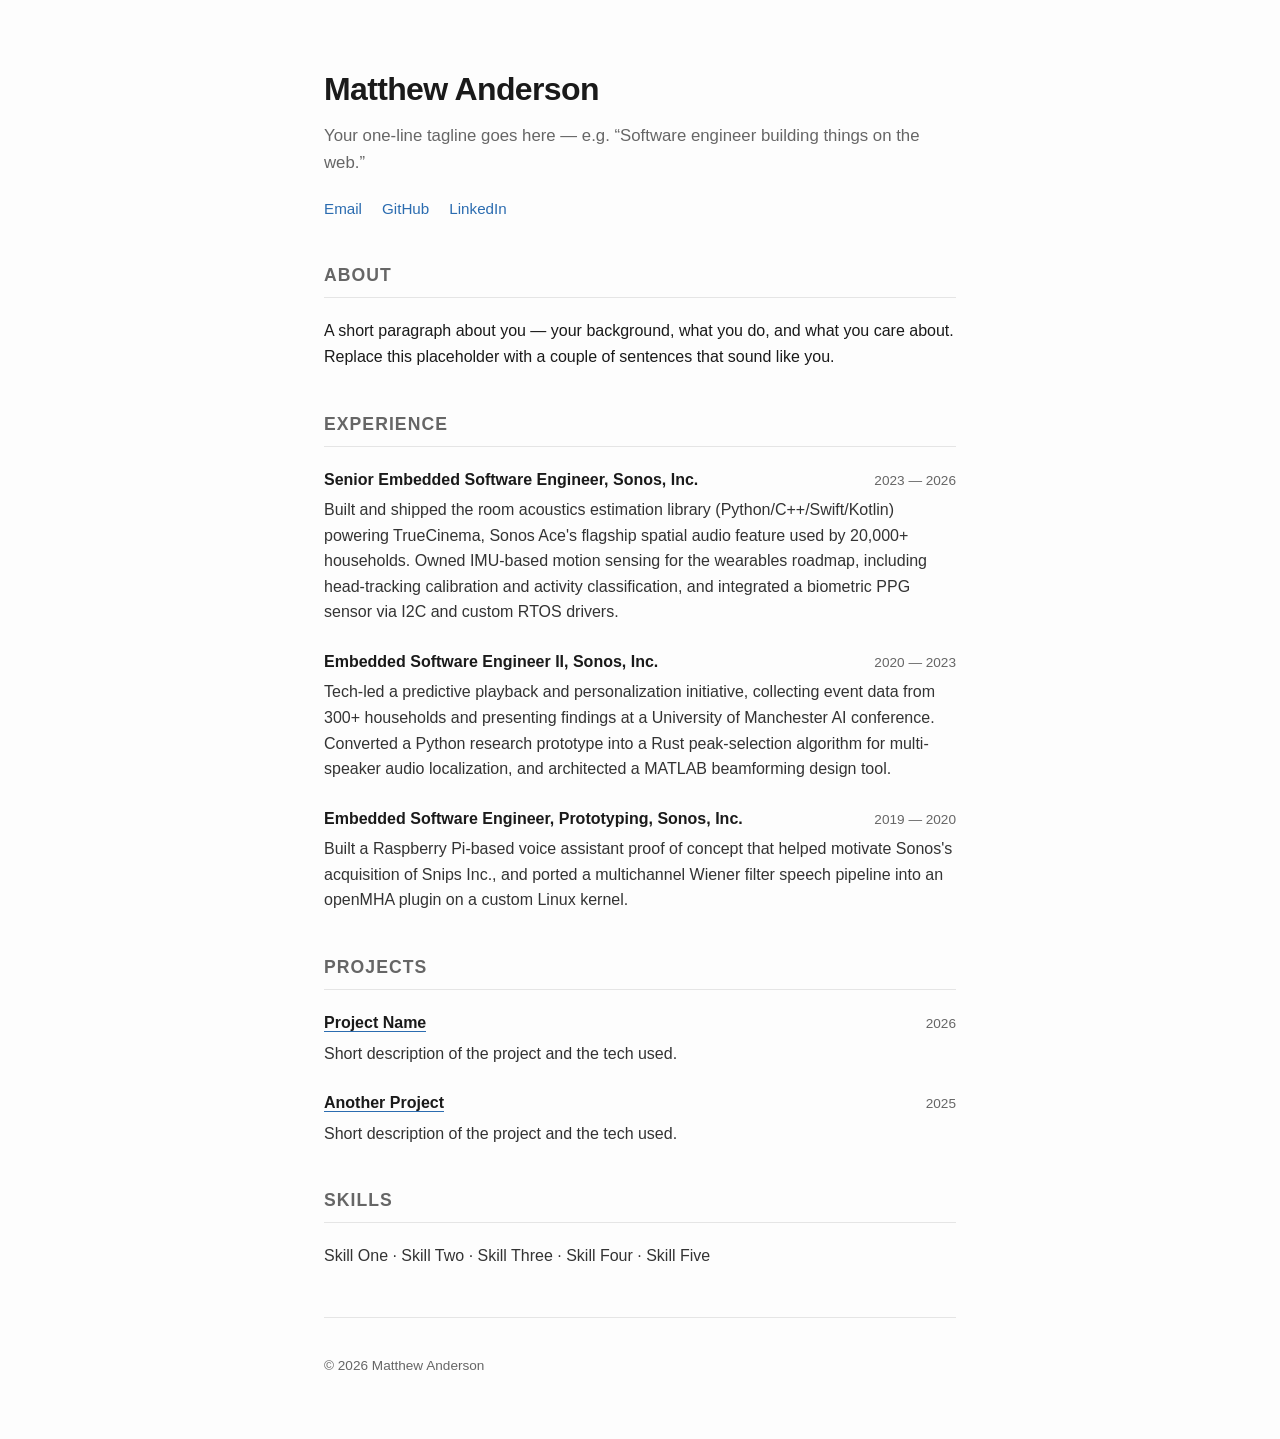
==== index.html @ 72404fba "Add experience section from resume" ====
<!DOCTYPE html>
<html lang="en">
<head>
<meta charset="UTF-8">
<meta name="viewport" content="width=device-width, initial-scale=1.0">
<title>Matthew Anderson</title>
<link rel="stylesheet" href="style.css">
</head>
<body>
<div class="container">

  <header>
    <h1>Matthew Anderson</h1>
    <p class="tagline">Your one-line tagline goes here — e.g. “Software engineer building things on the web.”</p>
    <nav class="links">
      <a href="mailto:matthewdanderson23@gmail.com">Email</a>
      <a href="https://github.com/matthewanderson23">GitHub</a>
      <a href="#">LinkedIn</a>
    </nav>
  </header>

  <section>
    <h2>About</h2>
    <p>
      A short paragraph about you — your background, what you do, and what you care about.
      Replace this placeholder with a couple of sentences that sound like you.
    </p>
  </section>

  <section>
    <h2>Experience</h2>
    <div class="entry">
      <div class="entry-header">
        <h3>Senior Embedded Software Engineer, Sonos, Inc.</h3>
        <span class="date">2023 — 2026</span>
      </div>
      <p>Built and shipped the room acoustics estimation library (Python/C++/Swift/Kotlin) powering TrueCinema, Sonos Ace's flagship spatial audio feature used by 20,000+ households. Owned IMU-based motion sensing for the wearables roadmap, including head-tracking calibration and activity classification, and integrated a biometric PPG sensor via I2C and custom RTOS drivers.</p>
    </div>
    <div class="entry">
      <div class="entry-header">
        <h3>Embedded Software Engineer II, Sonos, Inc.</h3>
        <span class="date">2020 — 2023</span>
      </div>
      <p>Tech-led a predictive playback and personalization initiative, collecting event data from 300+ households and presenting findings at a University of Manchester AI conference. Converted a Python research prototype into a Rust peak-selection algorithm for multi-speaker audio localization, and architected a MATLAB beamforming design tool.</p>
    </div>
    <div class="entry">
      <div class="entry-header">
        <h3>Embedded Software Engineer, Prototyping, Sonos, Inc.</h3>
        <span class="date">2019 — 2020</span>
      </div>
      <p>Built a Raspberry Pi-based voice assistant proof of concept that helped motivate Sonos's acquisition of Snips Inc., and ported a multichannel Wiener filter speech pipeline into an openMHA plugin on a custom Linux kernel.</p>
    </div>
  </section>

  <section>
    <h2>Projects</h2>
    <div class="entry">
      <div class="entry-header">
        <h3><a href="#">Project Name</a></h3>
        <span class="date">2026</span>
      </div>
      <p>Short description of the project and the tech used.</p>
    </div>
    <div class="entry">
      <div class="entry-header">
        <h3><a href="#">Another Project</a></h3>
        <span class="date">2025</span>
      </div>
      <p>Short description of the project and the tech used.</p>
    </div>
  </section>

  <section>
    <h2>Skills</h2>
    <p class="skills">Skill One &middot; Skill Two &middot; Skill Three &middot; Skill Four &middot; Skill Five</p>
  </section>

  <footer>
    <p>&copy; 2026 Matthew Anderson</p>
  </footer>

</div>
</body>
</html>
---- style.css ----
:root {
  --text: #1a1a1a;
  --muted: #666;
  --bg: #fdfdfd;
  --accent: #2b6cb0;
  --border: #e5e5e5;
}

* {
  box-sizing: border-box;
}

body {
  margin: 0;
  background: var(--bg);
  color: var(--text);
  font-family: -apple-system, BlinkMacSystemFont, "Segoe UI", Helvetica, Arial, sans-serif;
  line-height: 1.6;
}

.container {
  max-width: 680px;
  margin: 0 auto;
  padding: 4rem 1.5rem 3rem;
}

header h1 {
  font-size: 2rem;
  margin: 0 0 0.5rem;
  letter-spacing: -0.02em;
}

.tagline {
  color: var(--muted);
  margin: 0 0 1.25rem;
  font-size: 1.05rem;
}

.links {
  display: flex;
  gap: 1.25rem;
  margin-bottom: 2.5rem;
}

.links a {
  color: var(--accent);
  text-decoration: none;
  font-size: 0.95rem;
}

.links a:hover {
  text-decoration: underline;
}

section {
  margin-bottom: 2.5rem;
}

h2 {
  font-size: 1.1rem;
  text-transform: uppercase;
  letter-spacing: 0.06em;
  color: var(--muted);
  border-bottom: 1px solid var(--border);
  padding-bottom: 0.5rem;
  margin-bottom: 1.25rem;
}

.entry {
  margin-bottom: 1.5rem;
}

.entry:last-child {
  margin-bottom: 0;
}

.entry-header {
  display: flex;
  justify-content: space-between;
  align-items: baseline;
  flex-wrap: wrap;
  gap: 0.25rem 1rem;
}

.entry h3 {
  font-size: 1rem;
  margin: 0;
}

.entry h3 a {
  color: var(--text);
  text-decoration: none;
  border-bottom: 1px solid var(--accent);
}

.entry .date {
  color: var(--muted);
  font-size: 0.85rem;
  white-space: nowrap;
}

.entry p {
  margin: 0.3rem 0 0;
  color: #333;
}

.skills {
  color: #333;
}

footer {
  margin-top: 3rem;
  color: var(--muted);
  font-size: 0.85rem;
  border-top: 1px solid var(--border);
  padding-top: 1.5rem;
}

@media (max-width: 480px) {
  .container {
    padding: 2.5rem 1.25rem 2rem;
  }
}
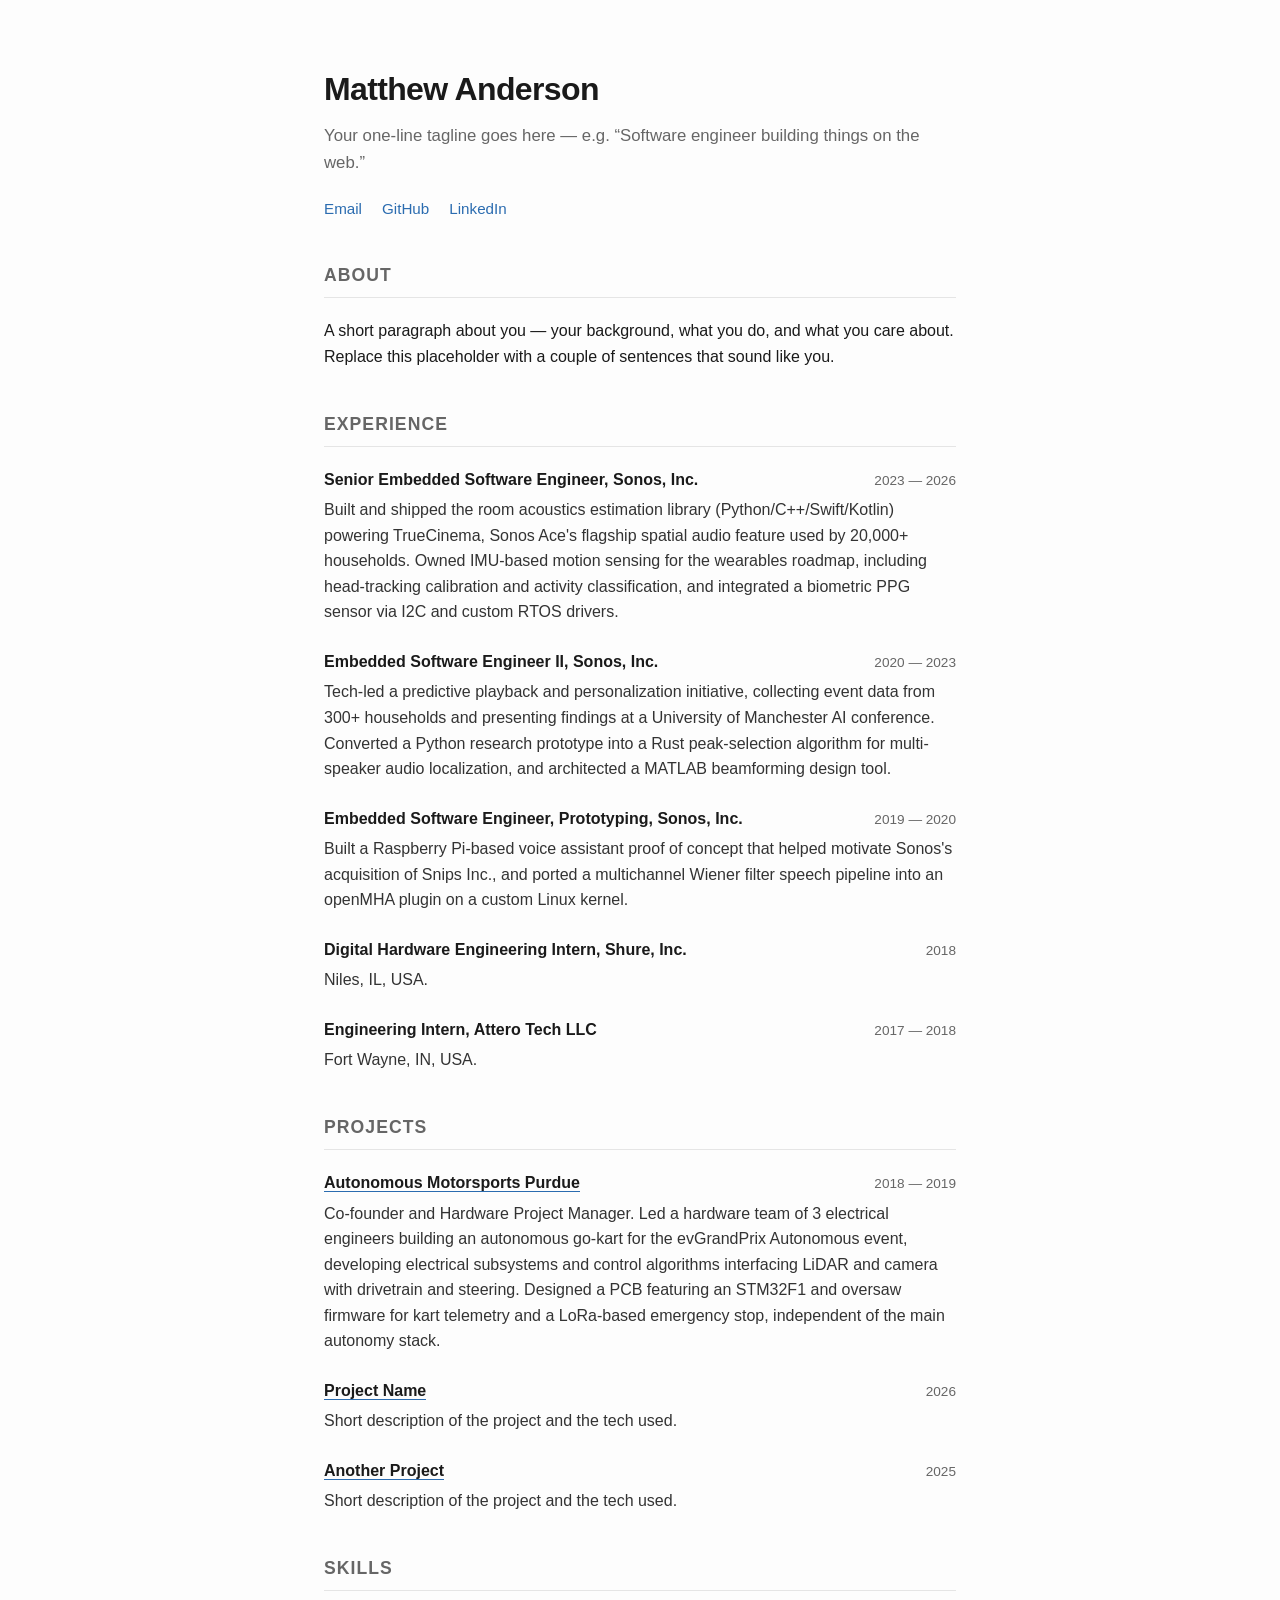
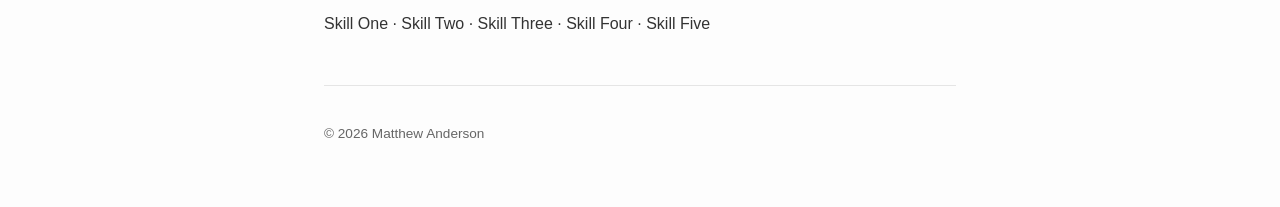
==== commit 46f7b9e2: "Add internships and AMP project" ====
--- a/index.html
+++ b/index.html
@@ -50,10 +50,31 @@
       </div>
       <p>Built a Raspberry Pi-based voice assistant proof of concept that helped motivate Sonos's acquisition of Snips Inc., and ported a multichannel Wiener filter speech pipeline into an openMHA plugin on a custom Linux kernel.</p>
     </div>
+    <div class="entry">
+      <div class="entry-header">
+        <h3>Digital Hardware Engineering Intern, Shure, Inc.</h3>
+        <span class="date">2018</span>
+      </div>
+      <p>Niles, IL, USA.</p>
+    </div>
+    <div class="entry">
+      <div class="entry-header">
+        <h3>Engineering Intern, Attero Tech LLC</h3>
+        <span class="date">2017 — 2018</span>
+      </div>
+      <p>Fort Wayne, IN, USA.</p>
+    </div>
   </section>
 
   <section>
     <h2>Projects</h2>
+    <div class="entry">
+      <div class="entry-header">
+        <h3><a href="https://engineering.purdue.edu/AMP/">Autonomous Motorsports Purdue</a></h3>
+        <span class="date">2018 — 2019</span>
+      </div>
+      <p>Co-founder and Hardware Project Manager. Led a hardware team of 3 electrical engineers building an autonomous go-kart for the evGrandPrix Autonomous event, developing electrical subsystems and control algorithms interfacing LiDAR and camera with drivetrain and steering. Designed a PCB featuring an STM32F1 and oversaw firmware for kart telemetry and a LoRa-based emergency stop, independent of the main autonomy stack.</p>
+    </div>
     <div class="entry">
       <div class="entry-header">
         <h3><a href="#">Project Name</a></h3>
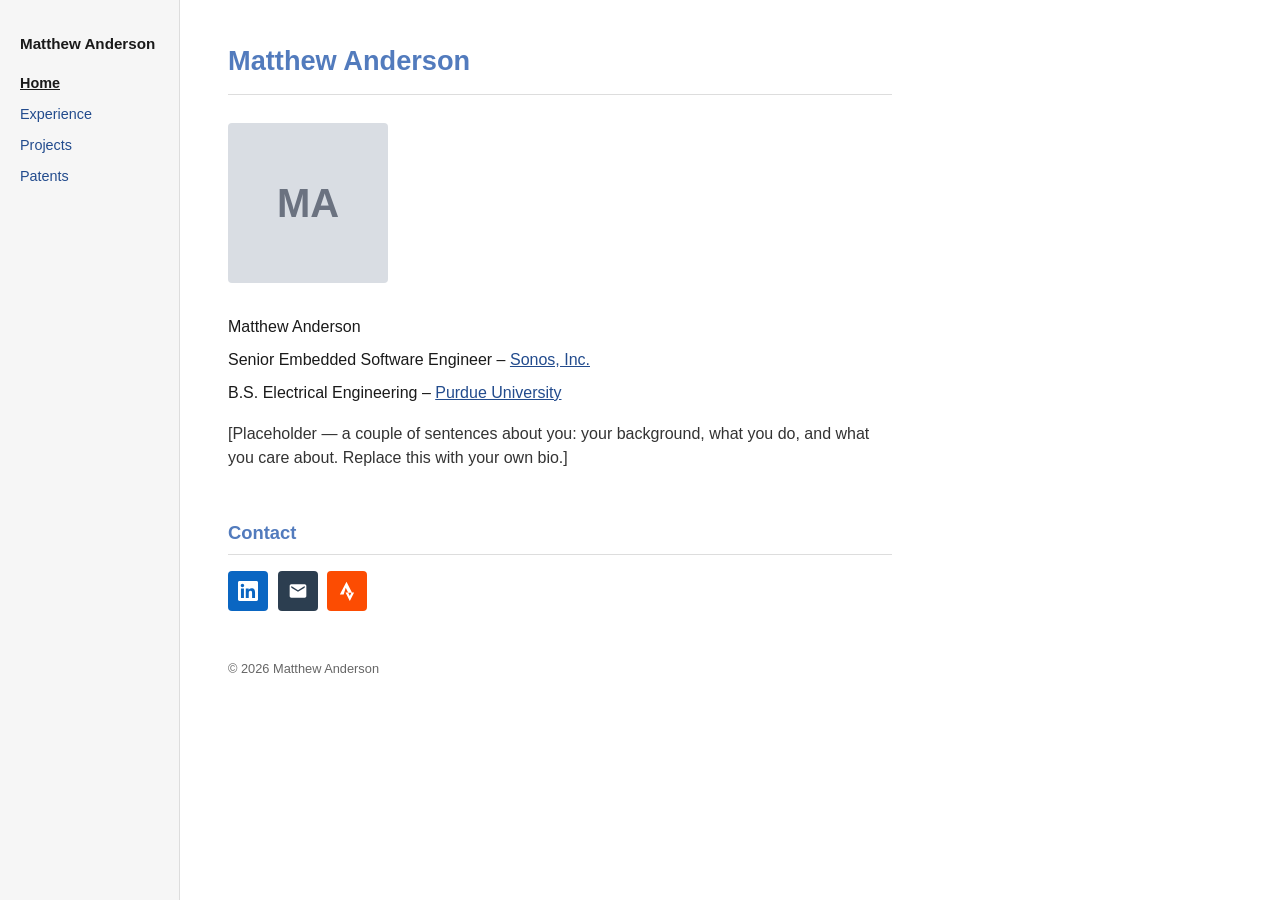
==== commit 2776d86d: "Update index.html" ====
--- a/index.html
+++ b/index.html
@@ -7,99 +7,52 @@
 <link rel="stylesheet" href="style.css">
 </head>
 <body>
-<div class="container">
 
-  <header>
+  <aside class="sidebar">
+    <div class="name">Matthew Anderson</div>
+    <nav>
+      <a href="index.html" class="active">Home</a>
+      <a href="experience.html">Experience</a>
+      <a href="projects.html">Projects</a>
+      <a href="patents.html">Patents</a>
+    </nav>
+  </aside>
+
+  <main>
     <h1>Matthew Anderson</h1>
-    <p class="tagline">Your one-line tagline goes here — e.g. “Software engineer building things on the web.”</p>
-    <nav class="links">
-      <a href="mailto:matthewdanderson23@gmail.com">Email</a>
-      <a href="https://github.com/matthewanderson23">GitHub</a>
-      <a href="#">LinkedIn</a>
-    </nav>
-  </header>
+    <hr class="title-rule">
 
-  <section>
-    <h2>About</h2>
-    <p>
-      A short paragraph about you — your background, what you do, and what you care about.
-      Replace this placeholder with a couple of sentences that sound like you.
-    </p>
-  </section>
+    <div class="profile">
+      <div class="photo-placeholder">MA</div>
+      <div class="bio-lines">
+        <p>Matthew Anderson</p>
+        <p>Senior Embedded Software Engineer &ndash; <a href="https://www.sonos.com">Sonos, Inc.</a></p>
+        <p>B.S. Electrical Engineering &ndash; <a href="https://www.purdue.edu">Purdue University</a></p>
+        <div class="bio-blurb">
+          <p>[Placeholder &mdash; a couple of sentences about you: your background, what you do, and what you care about. Replace this with your own bio.]</p>
+        </div>
+      </div>
+    </div>
 
-  <section>
-    <h2>Experience</h2>
-    <div class="entry">
-      <div class="entry-header">
-        <h3>Senior Embedded Software Engineer, Sonos, Inc.</h3>
-        <span class="date">2023 — 2026</span>
+    <h2 class="section-title">Contact</h2>
+    <div class="contact-block">
+      <div class="icon-links">
+        <a class="linkedin" href="https://www.linkedin.com/in/matthew--anderson/" target="_blank" rel="noopener" aria-label="LinkedIn">
+          <svg viewBox="0 0 24 24" xmlns="http://www.w3.org/2000/svg"><path d="M20.447 20.452h-3.554v-5.569c0-1.328-.027-3.037-1.852-3.037-1.853 0-2.136 1.445-2.136 2.939v5.667H9.351V9h3.414v1.561h.046c.477-.9 1.637-1.85 3.37-1.85 3.601 0 4.267 2.37 4.267 5.455v6.286zM5.337 7.433c-1.144 0-2.063-.926-2.063-2.065 0-1.138.92-2.063 2.063-2.063 1.14 0 2.064.925 2.064 2.063 0 1.139-.925 2.065-2.064 2.065zm1.782 13.019H3.555V9h3.564v11.452zM22.225 0H1.771C.792 0 0 .774 0 1.729v20.542C0 23.227.792 24 1.771 24h20.451C23.2 24 24 23.227 24 22.271V1.729C24 .774 23.2 0 22.222 0h.003z"/></svg>
+        </a>
+        <a class="email" href="mailto:matthewdanderson23@gmail.com" aria-label="Email">
+          <svg viewBox="0 0 24 24" xmlns="http://www.w3.org/2000/svg"><path d="M20 4H4c-1.1 0-1.99.9-1.99 2L2 18c0 1.1.9 2 2 2h16c1.1 0 2-.9 2-2V6c0-1.1-.9-2-2-2zm0 4l-8 5-8-5V6l8 5 8-5v2z"/></svg>
+        </a>
+        <a class="strava" href="https://www.strava.com/athletes/52896277" target="_blank" rel="noopener" aria-label="Strava">
+          <svg viewBox="0 0 24 24" xmlns="http://www.w3.org/2000/svg"><path d="M15.387 17.944l-2.089-4.116h-3.065L15.387 24l5.15-10.172h-3.066m-7.008-5.599l3.033 6.011h4.577L11.379.788l-7.98 15.51h4.578"/></svg>
+        </a>
       </div>
-      <p>Built and shipped the room acoustics estimation library (Python/C++/Swift/Kotlin) powering TrueCinema, Sonos Ace's flagship spatial audio feature used by 20,000+ households. Owned IMU-based motion sensing for the wearables roadmap, including head-tracking calibration and activity classification, and integrated a biometric PPG sensor via I2C and custom RTOS drivers.</p>
     </div>
-    <div class="entry">
-      <div class="entry-header">
-        <h3>Embedded Software Engineer II, Sonos, Inc.</h3>
-        <span class="date">2020 — 2023</span>
-      </div>
-      <p>Tech-led a predictive playback and personalization initiative, collecting event data from 300+ households and presenting findings at a University of Manchester AI conference. Converted a Python research prototype into a Rust peak-selection algorithm for multi-speaker audio localization, and architected a MATLAB beamforming design tool.</p>
-    </div>
-    <div class="entry">
-      <div class="entry-header">
-        <h3>Embedded Software Engineer, Prototyping, Sonos, Inc.</h3>
-        <span class="date">2019 — 2020</span>
-      </div>
-      <p>Built a Raspberry Pi-based voice assistant proof of concept that helped motivate Sonos's acquisition of Snips Inc., and ported a multichannel Wiener filter speech pipeline into an openMHA plugin on a custom Linux kernel.</p>
-    </div>
-    <div class="entry">
-      <div class="entry-header">
-        <h3>Digital Hardware Engineering Intern, Shure, Inc.</h3>
-        <span class="date">2018</span>
-      </div>
-      <p>Niles, IL, USA.</p>
-    </div>
-    <div class="entry">
-      <div class="entry-header">
-        <h3>Engineering Intern, Attero Tech LLC</h3>
-        <span class="date">2017 — 2018</span>
-      </div>
-      <p>Fort Wayne, IN, USA.</p>
-    </div>
-  </section>
 
-  <section>
-    <h2>Projects</h2>
-    <div class="entry">
-      <div class="entry-header">
-        <h3><a href="https://engineering.purdue.edu/AMP/">Autonomous Motorsports Purdue</a></h3>
-        <span class="date">2018 — 2019</span>
-      </div>
-      <p>Co-founder and Hardware Project Manager. Led a hardware team of 3 electrical engineers building an autonomous go-kart for the evGrandPrix Autonomous event, developing electrical subsystems and control algorithms interfacing LiDAR and camera with drivetrain and steering. Designed a PCB featuring an STM32F1 and oversaw firmware for kart telemetry and a LoRa-based emergency stop, independent of the main autonomy stack.</p>
-    </div>
-    <div class="entry">
-      <div class="entry-header">
-        <h3><a href="#">Project Name</a></h3>
-        <span class="date">2026</span>
-      </div>
-      <p>Short description of the project and the tech used.</p>
-    </div>
-    <div class="entry">
-      <div class="entry-header">
-        <h3><a href="#">Another Project</a></h3>
-        <span class="date">2025</span>
-      </div>
-      <p>Short description of the project and the tech used.</p>
-    </div>
-  </section>
+    <footer class="page-footer">
+      <p>&copy; 2026 Matthew Anderson</p>
+    </footer>
+  </main>
 
-  <section>
-    <h2>Skills</h2>
-    <p class="skills">Skill One &middot; Skill Two &middot; Skill Three &middot; Skill Four &middot; Skill Five</p>
-  </section>
-
-  <footer>
-    <p>&copy; 2026 Matthew Anderson</p>
-  </footer>
-
-</div>
 </body>
 </html>
--- a/style.css
+++ b/style.css
@@ -1,9 +1,10 @@
 :root {
+  --sidebar-bg: #f6f6f6;
+  --border: #ddd;
+  --heading: #527bbd;
+  --link: #224b8d;
   --text: #1a1a1a;
   --muted: #666;
-  --bg: #fdfdfd;
-  --accent: #2b6cb0;
-  --border: #e5e5e5;
 }
 
 * {
@@ -12,58 +13,167 @@
 
 body {
   margin: 0;
-  background: var(--bg);
-  color: var(--text);
-  font-family: -apple-system, BlinkMacSystemFont, "Segoe UI", Helvetica, Arial, sans-serif;
-  line-height: 1.6;
-}
-
-.container {
-  max-width: 680px;
-  margin: 0 auto;
-  padding: 4rem 1.5rem 3rem;
-}
-
-header h1 {
-  font-size: 2rem;
+  font-family: Arial, Helvetica, sans-serif;
+  color: var(--text);
+  background: #fff;
+  display: flex;
+  min-height: 100vh;
+  line-height: 1.55;
+}
+
+.sidebar {
+  width: 180px;
+  flex-shrink: 0;
+  background: var(--sidebar-bg);
+  padding: 2rem 1.25rem;
+  border-right: 1px solid var(--border);
+}
+
+.sidebar .name {
+  font-weight: bold;
+  margin-bottom: 1rem;
+  font-size: 0.95rem;
+  color: var(--text);
+}
+
+.sidebar nav {
+  display: flex;
+  flex-direction: column;
+  gap: 0.55rem;
+}
+
+.sidebar nav a {
+  color: var(--link);
+  text-decoration: none;
+  font-size: 0.9rem;
+}
+
+.sidebar nav a.active {
+  color: var(--text);
+  font-weight: bold;
+  text-decoration: underline;
+}
+
+.sidebar nav a:hover {
+  text-decoration: underline;
+}
+
+main {
+  flex: 1;
+  padding: 2.5rem 3rem;
+  max-width: 760px;
+}
+
+h1 {
+  color: var(--heading);
+  font-size: 1.7rem;
+  margin: 0 0 0.75rem;
+}
+
+hr.title-rule {
+  border: none;
+  border-top: 1px solid var(--border);
+  margin: 0 0 1.75rem;
+}
+
+a {
+  color: var(--link);
+}
+
+a:hover {
+  text-decoration: underline;
+}
+
+.profile {
+  display: flex;
+  gap: 2rem;
+  margin-bottom: 2.5rem;
+  flex-wrap: wrap;
+}
+
+.photo-placeholder {
+  width: 160px;
+  height: 160px;
+  border-radius: 4px;
+  background: #d9dde3;
+  color: #6b7280;
+  display: flex;
+  align-items: center;
+  justify-content: center;
+  font-size: 2.5rem;
+  font-weight: bold;
+  flex-shrink: 0;
+}
+
+.profile img {
+  width: 160px;
+  height: 160px;
+  object-fit: cover;
+  border-radius: 4px;
+  flex-shrink: 0;
+}
+
+.bio-lines p {
   margin: 0 0 0.5rem;
-  letter-spacing: -0.02em;
-}
-
-.tagline {
-  color: var(--muted);
-  margin: 0 0 1.25rem;
-  font-size: 1.05rem;
-}
-
-.links {
-  display: flex;
-  gap: 1.25rem;
-  margin-bottom: 2.5rem;
-}
-
-.links a {
-  color: var(--accent);
+}
+
+.bio-blurb {
+  margin-top: 1rem;
+  color: #333;
+}
+
+h2.section-title {
+  color: var(--heading);
+  font-size: 1.15rem;
+  border-bottom: 1px solid var(--border);
+  padding-bottom: 0.4rem;
+  margin: 0 0 1rem;
+}
+
+.contact-block address,
+.contact-block p {
+  font-style: normal;
+  margin: 0 0 0.75rem;
+  color: #333;
+}
+
+.icon-links {
+  display: flex;
+  gap: 0.6rem;
+  margin-top: 0.75rem;
+}
+
+.icon-links a {
+  width: 40px;
+  height: 40px;
+  display: flex;
+  align-items: center;
+  justify-content: center;
+  border-radius: 4px;
+  color: #fff;
+}
+
+.icon-links a svg {
+  width: 20px;
+  height: 20px;
+  fill: currentColor;
+}
+
+.icon-links a.linkedin {
+  background: #0a66c2;
+}
+
+.icon-links a.email {
+  background: #2c3e50;
+}
+
+.icon-links a.strava {
+  background: #fc4c02;
+}
+
+.icon-links a:hover {
+  opacity: 0.85;
   text-decoration: none;
-  font-size: 0.95rem;
-}
-
-.links a:hover {
-  text-decoration: underline;
-}
-
-section {
-  margin-bottom: 2.5rem;
-}
-
-h2 {
-  font-size: 1.1rem;
-  text-transform: uppercase;
-  letter-spacing: 0.06em;
-  color: var(--muted);
-  border-bottom: 1px solid var(--border);
-  padding-bottom: 0.5rem;
-  margin-bottom: 1.25rem;
 }
 
 .entry {
@@ -90,7 +200,7 @@
 .entry h3 a {
   color: var(--text);
   text-decoration: none;
-  border-bottom: 1px solid var(--accent);
+  border-bottom: 1px solid var(--heading);
 }
 
 .entry .date {
@@ -104,20 +214,22 @@
   color: #333;
 }
 
-.skills {
-  color: #333;
-}
-
-footer {
+footer.page-footer {
   margin-top: 3rem;
   color: var(--muted);
-  font-size: 0.85rem;
-  border-top: 1px solid var(--border);
-  padding-top: 1.5rem;
-}
-
-@media (max-width: 480px) {
-  .container {
-    padding: 2.5rem 1.25rem 2rem;
+  font-size: 0.8rem;
+}
+
+@media (max-width: 640px) {
+  body {
+    flex-direction: column;
   }
-}
+  .sidebar {
+    width: 100%;
+    border-right: none;
+    border-bottom: 1px solid var(--border);
+  }
+  main {
+    padding: 1.75rem 1.25rem;
+  }
+}
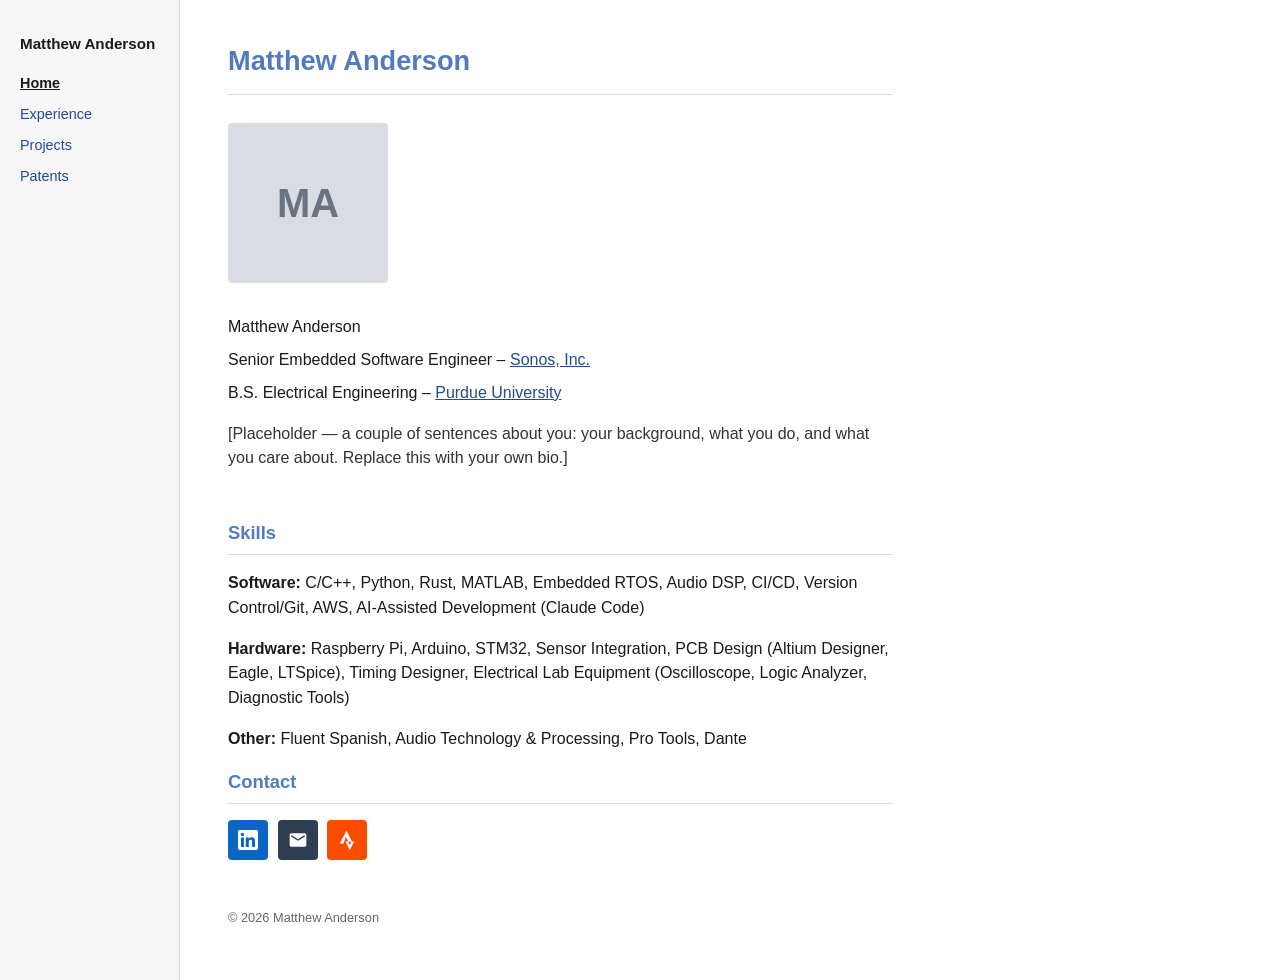
==== commit 7eb1ac91: "Update index.html" ====
--- a/index.html
+++ b/index.html
@@ -34,6 +34,13 @@
       </div>
     </div>
 
+    <h2 class="section-title">Skills</h2>
+    <div class="info-block">
+      <p><strong>Software:</strong> C/C++, Python, Rust, MATLAB, Embedded RTOS, Audio DSP, CI/CD, Version Control/Git, AWS, AI-Assisted Development (Claude Code)</p>
+      <p><strong>Hardware:</strong> Raspberry Pi, Arduino, STM32, Sensor Integration, PCB Design (Altium Designer, Eagle, LTSpice), Timing Designer, Electrical Lab Equipment (Oscilloscope, Logic Analyzer, Diagnostic Tools)</p>
+      <p><strong>Other:</strong> Fluent Spanish, Audio Technology &amp; Processing, Pro Tools, Dante</p>
+    </div>
+
     <h2 class="section-title">Contact</h2>
     <div class="contact-block">
       <div class="icon-links">
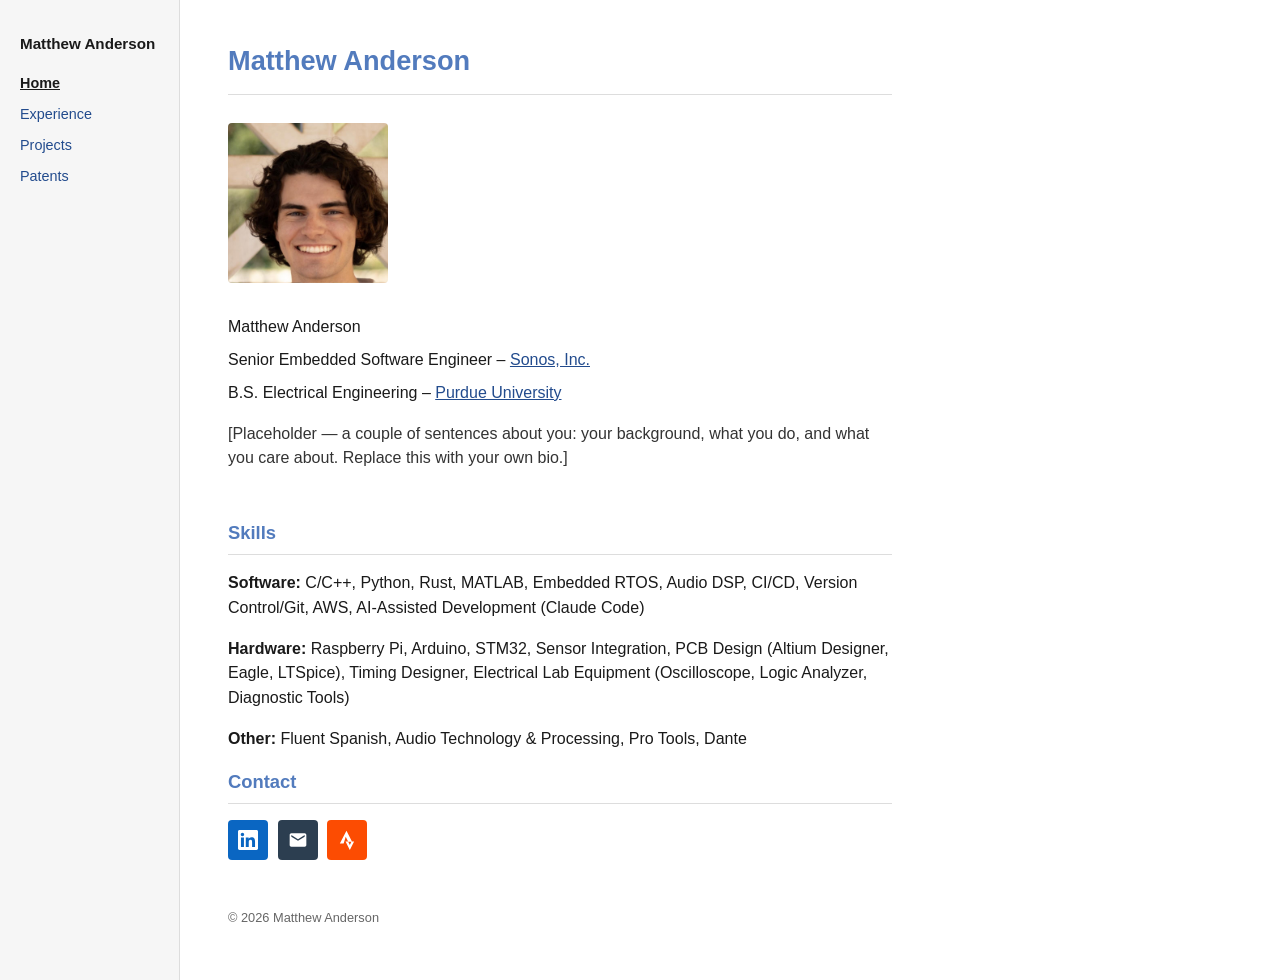
==== commit 5e54ad8b: "Update index.html" ====
--- a/index.html
+++ b/index.html
@@ -7,7 +7,6 @@
 <link rel="stylesheet" href="style.css">
 </head>
 <body>
-
   <aside class="sidebar">
     <div class="name">Matthew Anderson</div>
     <nav>
@@ -17,30 +16,26 @@
       <a href="patents.html">Patents</a>
     </nav>
   </aside>
-
   <main>
     <h1>Matthew Anderson</h1>
     <hr class="title-rule">
-
     <div class="profile">
-      <div class="photo-placeholder">MA</div>
+      <img src="photo.jpg" alt="Matthew Anderson">
       <div class="bio-lines">
         <p>Matthew Anderson</p>
-        <p>Senior Embedded Software Engineer &ndash; <a href="https://www.sonos.com">Sonos, Inc.</a></p>
-        <p>B.S. Electrical Engineering &ndash; <a href="https://www.purdue.edu">Purdue University</a></p>
+        <p>Senior Embedded Software Engineer – <a href="https://www.sonos.com">Sonos, Inc.</a></p>
+        <p>B.S. Electrical Engineering – <a href="https://www.purdue.edu">Purdue University</a></p>
         <div class="bio-blurb">
-          <p>[Placeholder &mdash; a couple of sentences about you: your background, what you do, and what you care about. Replace this with your own bio.]</p>
+          <p>[Placeholder — a couple of sentences about you: your background, what you do, and what you care about. Replace this with your own bio.]</p>
         </div>
       </div>
     </div>
-
     <h2 class="section-title">Skills</h2>
     <div class="info-block">
       <p><strong>Software:</strong> C/C++, Python, Rust, MATLAB, Embedded RTOS, Audio DSP, CI/CD, Version Control/Git, AWS, AI-Assisted Development (Claude Code)</p>
       <p><strong>Hardware:</strong> Raspberry Pi, Arduino, STM32, Sensor Integration, PCB Design (Altium Designer, Eagle, LTSpice), Timing Designer, Electrical Lab Equipment (Oscilloscope, Logic Analyzer, Diagnostic Tools)</p>
       <p><strong>Other:</strong> Fluent Spanish, Audio Technology &amp; Processing, Pro Tools, Dante</p>
     </div>
-
     <h2 class="section-title">Contact</h2>
     <div class="contact-block">
       <div class="icon-links">
@@ -55,11 +50,9 @@
         </a>
       </div>
     </div>
-
     <footer class="page-footer">
       <p>&copy; 2026 Matthew Anderson</p>
     </footer>
   </main>
-
 </body>
 </html>
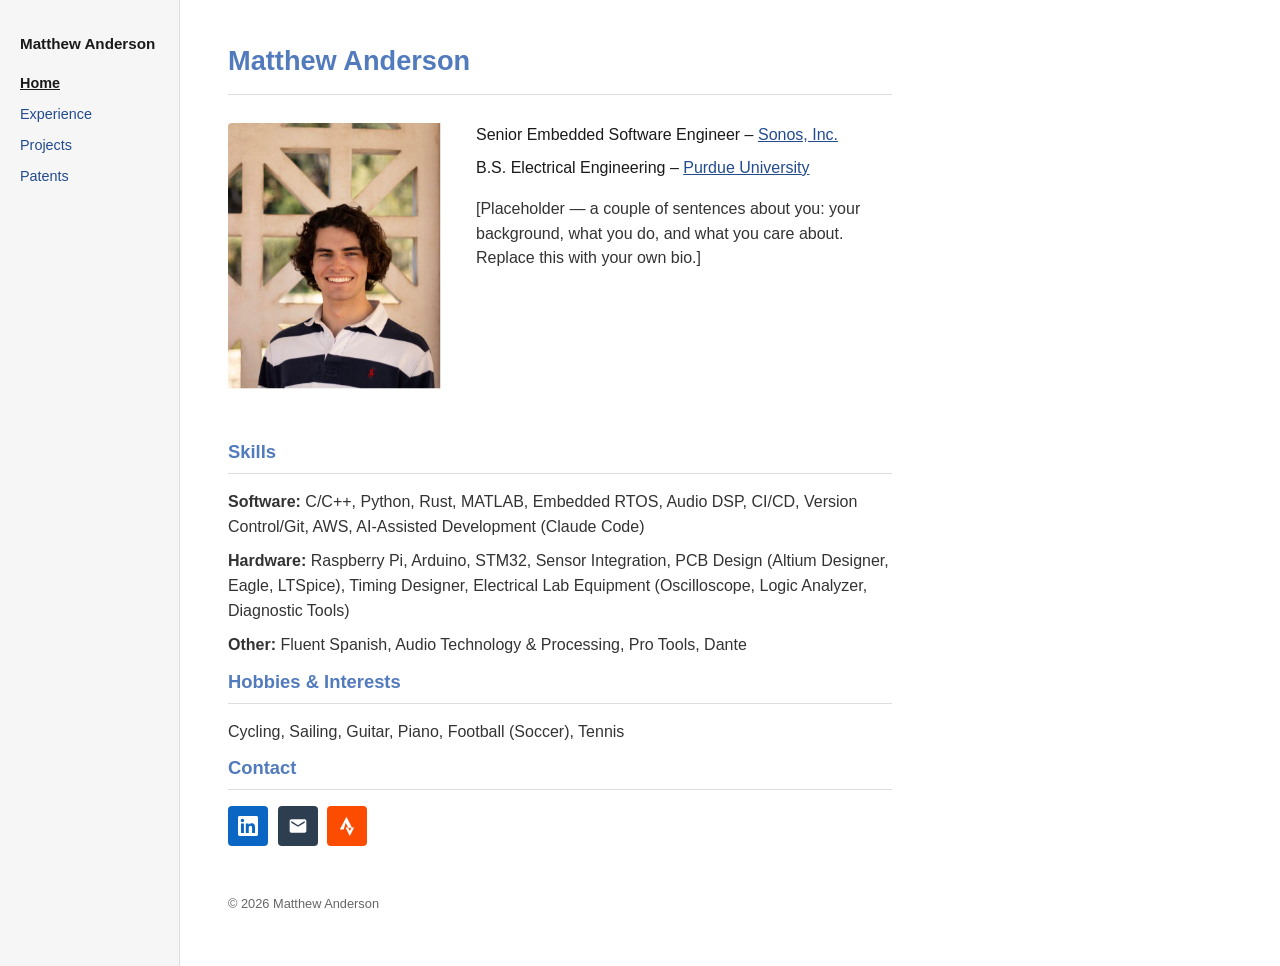
==== commit 5887e11b: "Update index.html" ====
--- a/index.html
+++ b/index.html
@@ -22,7 +22,6 @@
     <div class="profile">
       <img src="photo.jpg" alt="Matthew Anderson">
       <div class="bio-lines">
-        <p>Matthew Anderson</p>
         <p>Senior Embedded Software Engineer – <a href="https://www.sonos.com">Sonos, Inc.</a></p>
         <p>B.S. Electrical Engineering – <a href="https://www.purdue.edu">Purdue University</a></p>
         <div class="bio-blurb">
@@ -35,6 +34,10 @@
       <p><strong>Software:</strong> C/C++, Python, Rust, MATLAB, Embedded RTOS, Audio DSP, CI/CD, Version Control/Git, AWS, AI-Assisted Development (Claude Code)</p>
       <p><strong>Hardware:</strong> Raspberry Pi, Arduino, STM32, Sensor Integration, PCB Design (Altium Designer, Eagle, LTSpice), Timing Designer, Electrical Lab Equipment (Oscilloscope, Logic Analyzer, Diagnostic Tools)</p>
       <p><strong>Other:</strong> Fluent Spanish, Audio Technology &amp; Processing, Pro Tools, Dante</p>
+    </div>
+    <h2 class="section-title">Hobbies &amp; Interests</h2>
+    <div class="info-block">
+      <p>Cycling, Sailing, Guitar, Piano, Football (Soccer), Tennis</p>
     </div>
     <h2 class="section-title">Contact</h2>
     <div class="contact-block">
--- a/style.css
+++ b/style.css
@@ -86,14 +86,15 @@
 
 .profile {
   display: flex;
-  gap: 2rem;
+  align-items: flex-start;
+  flex-wrap: nowrap;
+  gap: 1.75rem;
   margin-bottom: 2.5rem;
-  flex-wrap: wrap;
 }
 
 .photo-placeholder {
-  width: 160px;
-  height: 160px;
+  width: 220px;
+  height: 275px;
   border-radius: 4px;
   background: #d9dde3;
   color: #6b7280;
@@ -106,11 +107,17 @@
 }
 
 .profile img {
-  width: 160px;
-  height: 160px;
+  width: 220px;
+  height: 275px;
   object-fit: cover;
+  object-position: left top;
   border-radius: 4px;
   flex-shrink: 0;
+}
+
+.bio-lines {
+  flex: 1;
+  min-width: 0;
 }
 
 .bio-lines p {
@@ -214,6 +221,27 @@
   color: #333;
 }
 
+.entry p.location {
+  color: var(--muted);
+  font-style: italic;
+  font-size: 0.85rem;
+}
+
+.entry ul {
+  margin: 0.3rem 0 0;
+  padding-left: 1.1rem;
+  color: #333;
+}
+
+.entry ul li {
+  margin-bottom: 0.2rem;
+}
+
+.info-block p {
+  margin: 0 0 0.6rem;
+  color: #333;
+}
+
 footer.page-footer {
   margin-top: 3rem;
   color: var(--muted);
@@ -232,4 +260,7 @@
   main {
     padding: 1.75rem 1.25rem;
   }
-}
+  .profile {
+    flex-wrap: wrap;
+  }
+}
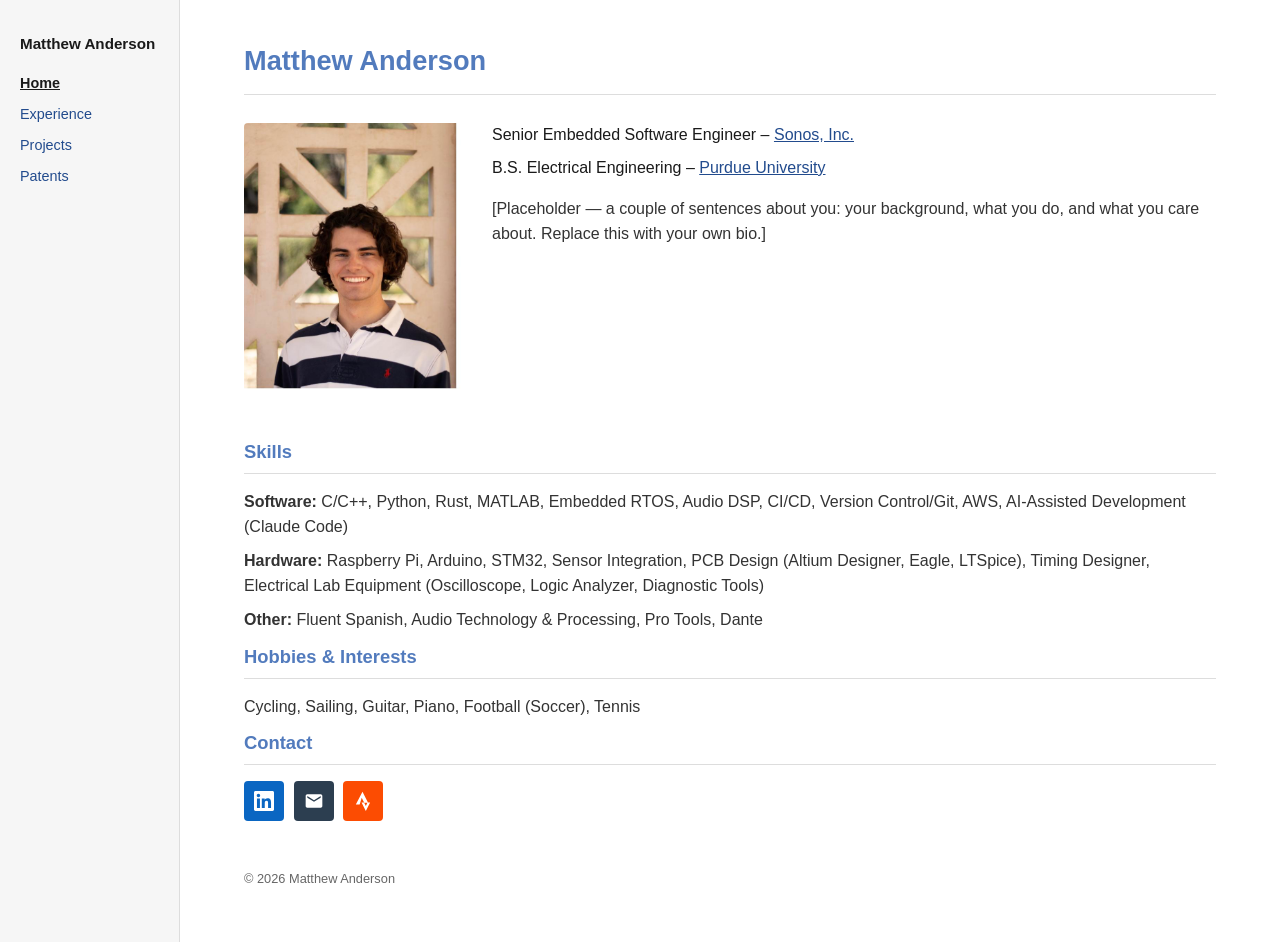
==== commit d5e2642f: "Create index.html" ====
--- a/index.html
+++ b/index.html
@@ -7,55 +7,61 @@
 <link rel="stylesheet" href="style.css">
 </head>
 <body>
-  <aside class="sidebar">
+<aside class="sidebar">
+  <div class="sidebar-header">
     <div class="name">Matthew Anderson</div>
-    <nav>
-      <a href="index.html" class="active">Home</a>
-      <a href="experience.html">Experience</a>
-      <a href="projects.html">Projects</a>
-      <a href="patents.html">Patents</a>
-    </nav>
-  </aside>
-  <main>
-    <h1>Matthew Anderson</h1>
-    <hr class="title-rule">
-    <div class="profile">
-      <img src="photo.jpg" alt="Matthew Anderson">
-      <div class="bio-lines">
-        <p>Senior Embedded Software Engineer – <a href="https://www.sonos.com">Sonos, Inc.</a></p>
-        <p>B.S. Electrical Engineering – <a href="https://www.purdue.edu">Purdue University</a></p>
-        <div class="bio-blurb">
-          <p>[Placeholder — a couple of sentences about you: your background, what you do, and what you care about. Replace this with your own bio.]</p>
-        </div>
-      </div>
-    </div>
-    <h2 class="section-title">Skills</h2>
-    <div class="info-block">
-      <p><strong>Software:</strong> C/C++, Python, Rust, MATLAB, Embedded RTOS, Audio DSP, CI/CD, Version Control/Git, AWS, AI-Assisted Development (Claude Code)</p>
-      <p><strong>Hardware:</strong> Raspberry Pi, Arduino, STM32, Sensor Integration, PCB Design (Altium Designer, Eagle, LTSpice), Timing Designer, Electrical Lab Equipment (Oscilloscope, Logic Analyzer, Diagnostic Tools)</p>
-      <p><strong>Other:</strong> Fluent Spanish, Audio Technology &amp; Processing, Pro Tools, Dante</p>
-    </div>
-    <h2 class="section-title">Hobbies &amp; Interests</h2>
-    <div class="info-block">
-      <p>Cycling, Sailing, Guitar, Piano, Football (Soccer), Tennis</p>
-    </div>
-    <h2 class="section-title">Contact</h2>
-    <div class="contact-block">
-      <div class="icon-links">
-        <a class="linkedin" href="https://www.linkedin.com/in/matthew--anderson/" target="_blank" rel="noopener" aria-label="LinkedIn">
-          <svg viewBox="0 0 24 24" xmlns="http://www.w3.org/2000/svg"><path d="M20.447 20.452h-3.554v-5.569c0-1.328-.027-3.037-1.852-3.037-1.853 0-2.136 1.445-2.136 2.939v5.667H9.351V9h3.414v1.561h.046c.477-.9 1.637-1.85 3.37-1.85 3.601 0 4.267 2.37 4.267 5.455v6.286zM5.337 7.433c-1.144 0-2.063-.926-2.063-2.065 0-1.138.92-2.063 2.063-2.063 1.14 0 2.064.925 2.064 2.063 0 1.139-.925 2.065-2.064 2.065zm1.782 13.019H3.555V9h3.564v11.452zM22.225 0H1.771C.792 0 0 .774 0 1.729v20.542C0 23.227.792 24 1.771 24h20.451C23.2 24 24 23.227 24 22.271V1.729C24 .774 23.2 0 22.222 0h.003z"/></svg>
-        </a>
-        <a class="email" href="mailto:matthewdanderson23@gmail.com" aria-label="Email">
-          <svg viewBox="0 0 24 24" xmlns="http://www.w3.org/2000/svg"><path d="M20 4H4c-1.1 0-1.99.9-1.99 2L2 18c0 1.1.9 2 2 2h16c1.1 0 2-.9 2-2V6c0-1.1-.9-2-2-2zm0 4l-8 5-8-5V6l8 5 8-5v2z"/></svg>
-        </a>
-        <a class="strava" href="https://www.strava.com/athletes/52896277" target="_blank" rel="noopener" aria-label="Strava">
-          <svg viewBox="0 0 24 24" xmlns="http://www.w3.org/2000/svg"><path d="M15.387 17.944l-2.089-4.116h-3.065L15.387 24l5.15-10.172h-3.066m-7.008-5.599l3.033 6.011h4.577L11.379.788l-7.98 15.51h4.578"/></svg>
-        </a>
-      </div>
-    </div>
-    <footer class="page-footer">
-      <p>&copy; 2026 Matthew Anderson</p>
-    </footer>
-  </main>
+    <label for="nav-toggle" class="hamburger" aria-label="Toggle navigation">
+      <span></span><span></span><span></span>
+    </label>
+  </div>
+  <input type="checkbox" id="nav-toggle" class="nav-toggle">
+  <nav>
+    <a href="index.html" class="active">Home</a>
+    <a href="experience.html">Experience</a>
+    <a href="projects.html">Projects</a>
+    <a href="patents.html">Patents</a>
+  </nav>
+</aside>
+<main>
+<h1>Matthew Anderson</h1>
+<hr class="title-rule">
+<div class="profile">
+<img src="photo.jpg" alt="Matthew Anderson">
+<div class="bio-lines">
+<p>Senior Embedded Software Engineer &ndash; <a href="https://www.sonos.com">Sonos, Inc.</a></p>
+<p>B.S. Electrical Engineering &ndash; <a href="https://www.purdue.edu">Purdue University</a></p>
+<div class="bio-blurb">
+<p>[Placeholder &mdash; a couple of sentences about you: your background, what you do, and what you care about. Replace this with your own bio.]</p>
+</div>
+</div>
+</div>
+<h2 class="section-title">Skills</h2>
+<div class="info-block">
+<p><strong>Software:</strong> C/C++, Python, Rust, MATLAB, Embedded RTOS, Audio DSP, CI/CD, Version Control/Git, AWS, AI-Assisted Development (Claude Code)</p>
+<p><strong>Hardware:</strong> Raspberry Pi, Arduino, STM32, Sensor Integration, PCB Design (Altium Designer, Eagle, LTSpice), Timing Designer, Electrical Lab Equipment (Oscilloscope, Logic Analyzer, Diagnostic Tools)</p>
+<p><strong>Other:</strong> Fluent Spanish, Audio Technology &amp; Processing, Pro Tools, Dante</p>
+</div>
+<h2 class="section-title">Hobbies &amp; Interests</h2>
+<div class="info-block">
+<p>Cycling, Sailing, Guitar, Piano, Football (Soccer), Tennis</p>
+</div>
+<h2 class="section-title">Contact</h2>
+<div class="contact-block">
+<div class="icon-links">
+<a class="linkedin" href="https://www.linkedin.com/in/matthew--anderson/" target="_blank" rel="noopener" aria-label="LinkedIn">
+<svg viewBox="0 0 24 24" xmlns="http://www.w3.org/2000/svg"><path d="M20.447 20.452h-3.554v-5.569c0-1.328-.027-3.037-1.852-3.037-1.853 0-2.136 1.445-2.136 2.939v5.667H9.351V9h3.414v1.561h.046c.477-.9 1.637-1.85 3.37-1.85 3.601 0 4.267 2.37 4.267 5.455v6.286zM5.337 7.433c-1.144 0-2.063-.926-2.063-2.065 0-1.138.92-2.063 2.063-2.063 1.14 0 2.064.925 2.064 2.063 0 1.139-.925 2.065-2.064 2.065zm1.782 13.019H3.555V9h3.564v11.452zM22.225 0H1.771C.792 0 0 .774 0 1.729v20.542C0 23.227.792 24 1.771 24h20.451C23.2 24 24 23.227 24 22.271V1.729C24 .774 23.2 0 22.222 0h.003z"/></svg>
+</a>
+<a class="email" href="mailto:matthewdanderson23@gmail.com" aria-label="Email">
+<svg viewBox="0 0 24 24" xmlns="http://www.w3.org/2000/svg"><path d="M20 4H4c-1.1 0-1.99.9-1.99 2L2 18c0 1.1.9 2 2 2h16c1.1 0 2-.9 2-2V6c0-1.1-.9-2-2-2zm0 4l-8 5-8-5V6l8 5 8-5v2z"/></svg>
+</a>
+<a class="strava" href="https://www.strava.com/athletes/52896277" target="_blank" rel="noopener" aria-label="Strava">
+<svg viewBox="0 0 24 24" xmlns="http://www.w3.org/2000/svg"><path d="M15.387 17.944l-2.089-4.116h-3.065L15.387 24l5.15-10.172h-3.066m-7.008-5.599l3.033 6.011h4.577L11.379.788l-7.98 15.51h4.578"/></svg>
+</a>
+</div>
+</div>
+<footer class="page-footer">
+<p>&copy; 2026 Matthew Anderson</p>
+</footer>
+</main>
 </body>
 </html>
--- a/style.css
+++ b/style.css
@@ -29,6 +29,12 @@
   border-right: 1px solid var(--border);
 }
 
+.sidebar-header {
+  display: flex;
+  align-items: center;
+  justify-content: space-between;
+}
+
 .sidebar .name {
   font-weight: bold;
   margin-bottom: 1rem;
@@ -36,6 +42,29 @@
   color: var(--text);
 }
 
+.nav-toggle {
+  display: none;
+}
+
+.hamburger {
+  display: none;
+  flex-direction: column;
+  justify-content: center;
+  gap: 5px;
+  width: 28px;
+  height: 28px;
+  cursor: pointer;
+  flex-shrink: 0;
+}
+
+.hamburger span {
+  display: block;
+  width: 100%;
+  height: 2px;
+  background: var(--text);
+  border-radius: 1px;
+}
+
 .sidebar nav {
   display: flex;
   flex-direction: column;
@@ -60,8 +89,8 @@
 
 main {
   flex: 1;
-  padding: 2.5rem 3rem;
-  max-width: 760px;
+  padding: 2.5rem 4rem;
+  max-width: 1600px;
 }
 
 h1 {
@@ -130,6 +159,9 @@
 }
 
 h2.section-title {
+  display: flex;
+  align-items: center;
+  gap: 0.6rem;
   color: var(--heading);
   font-size: 1.15rem;
   border-bottom: 1px solid var(--border);
@@ -137,6 +169,39 @@
   margin: 0 0 1rem;
 }
 
+.company-icon {
+  width: 28px;
+  height: 28px;
+  border-radius: 6px;
+  flex-shrink: 0;
+  display: flex;
+  align-items: center;
+  justify-content: center;
+  background: #fff;
+  border: 1px solid var(--border);
+  overflow: hidden;
+}
+
+.company-icon svg {
+  width: 20px;
+  height: 20px;
+}
+
+.company-icon img {
+  width: 100%;
+  height: 100%;
+  object-fit: contain;
+}
+
+.company-icon.attero {
+  background: #2c7a7b;
+  color: #fff;
+  font-size: 0.7rem;
+  font-weight: bold;
+  letter-spacing: 0.02em;
+  border: none;
+}
+
 .contact-block address,
 .contact-block p {
   font-style: normal;
@@ -256,6 +321,24 @@
     width: 100%;
     border-right: none;
     border-bottom: 1px solid var(--border);
+    padding: 1rem 1.25rem;
+  }
+  .sidebar .name {
+    margin-bottom: 0;
+  }
+  .hamburger {
+    display: flex;
+  }
+  .sidebar nav {
+    max-height: 0;
+    overflow: hidden;
+    gap: 0.75rem;
+    transition: max-height 0.25s ease, margin-top 0.25s ease;
+    margin-top: 0;
+  }
+  .nav-toggle:checked ~ nav {
+    max-height: 240px;
+    margin-top: 1rem;
   }
   main {
     padding: 1.75rem 1.25rem;
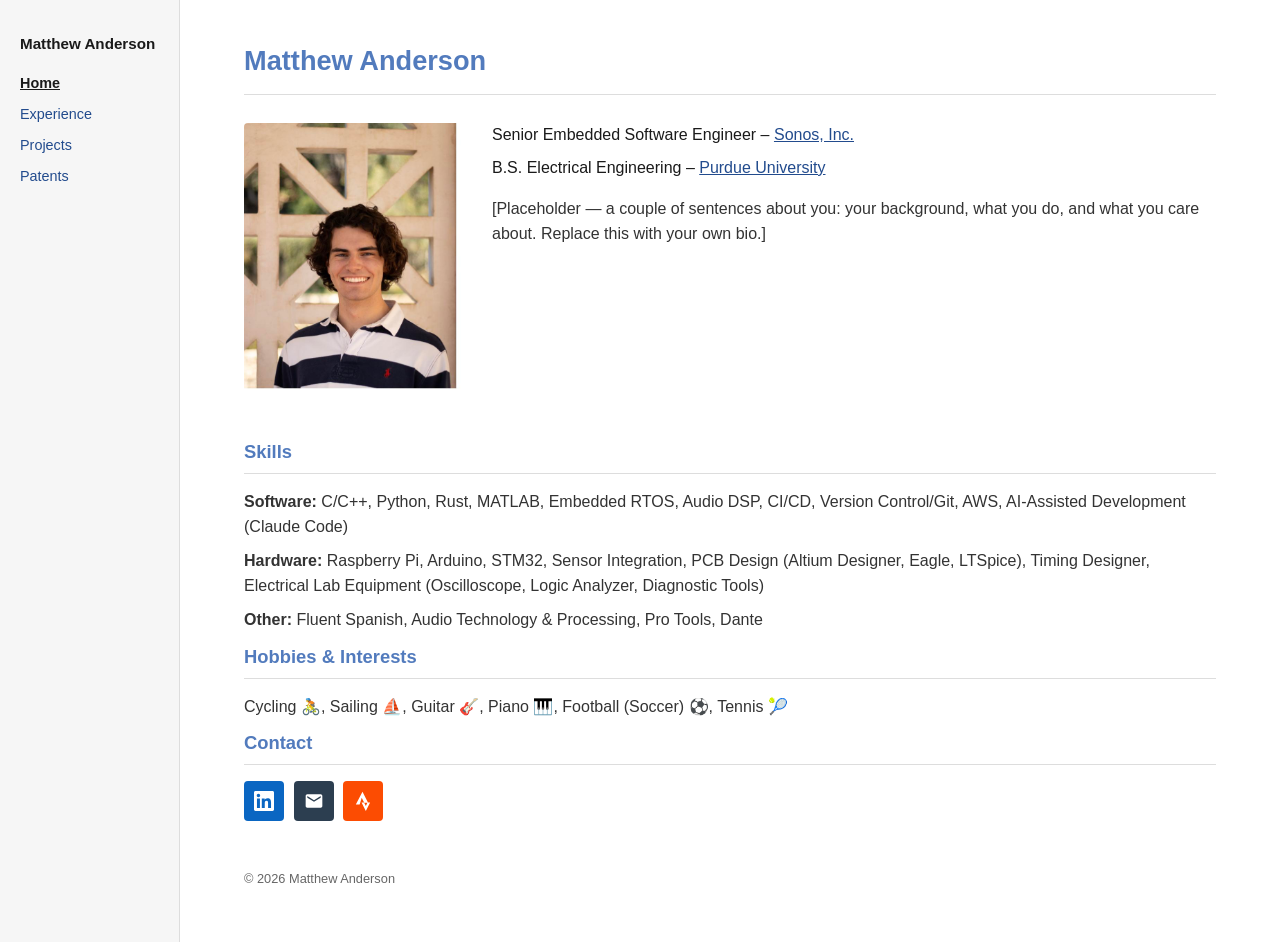
==== commit f53e88b5: "Create index.html" ====
--- a/index.html
+++ b/index.html
@@ -43,7 +43,7 @@
 </div>
 <h2 class="section-title">Hobbies &amp; Interests</h2>
 <div class="info-block">
-<p>Cycling, Sailing, Guitar, Piano, Football (Soccer), Tennis</p>
+<p>Cycling 🚴, Sailing ⛵️, Guitar 🎸, Piano 🎹, Football (Soccer) ⚽, Tennis 🎾</p>
 </div>
 <h2 class="section-title">Contact</h2>
 <div class="contact-block">
--- a/style.css
+++ b/style.css
@@ -344,6 +344,19 @@
     padding: 1.75rem 1.25rem;
   }
   .profile {
-    flex-wrap: wrap;
-  }
-}
+    display: block;
+  }
+  .profile::after {
+    content: "";
+    display: table;
+    clear: both;
+  }
+  .profile img {
+    float: left;
+    margin: 0 1.25rem 1rem 0;
+  }
+  .entry-header {
+    flex-direction: column;
+    align-items: flex-start;
+  }
+}
